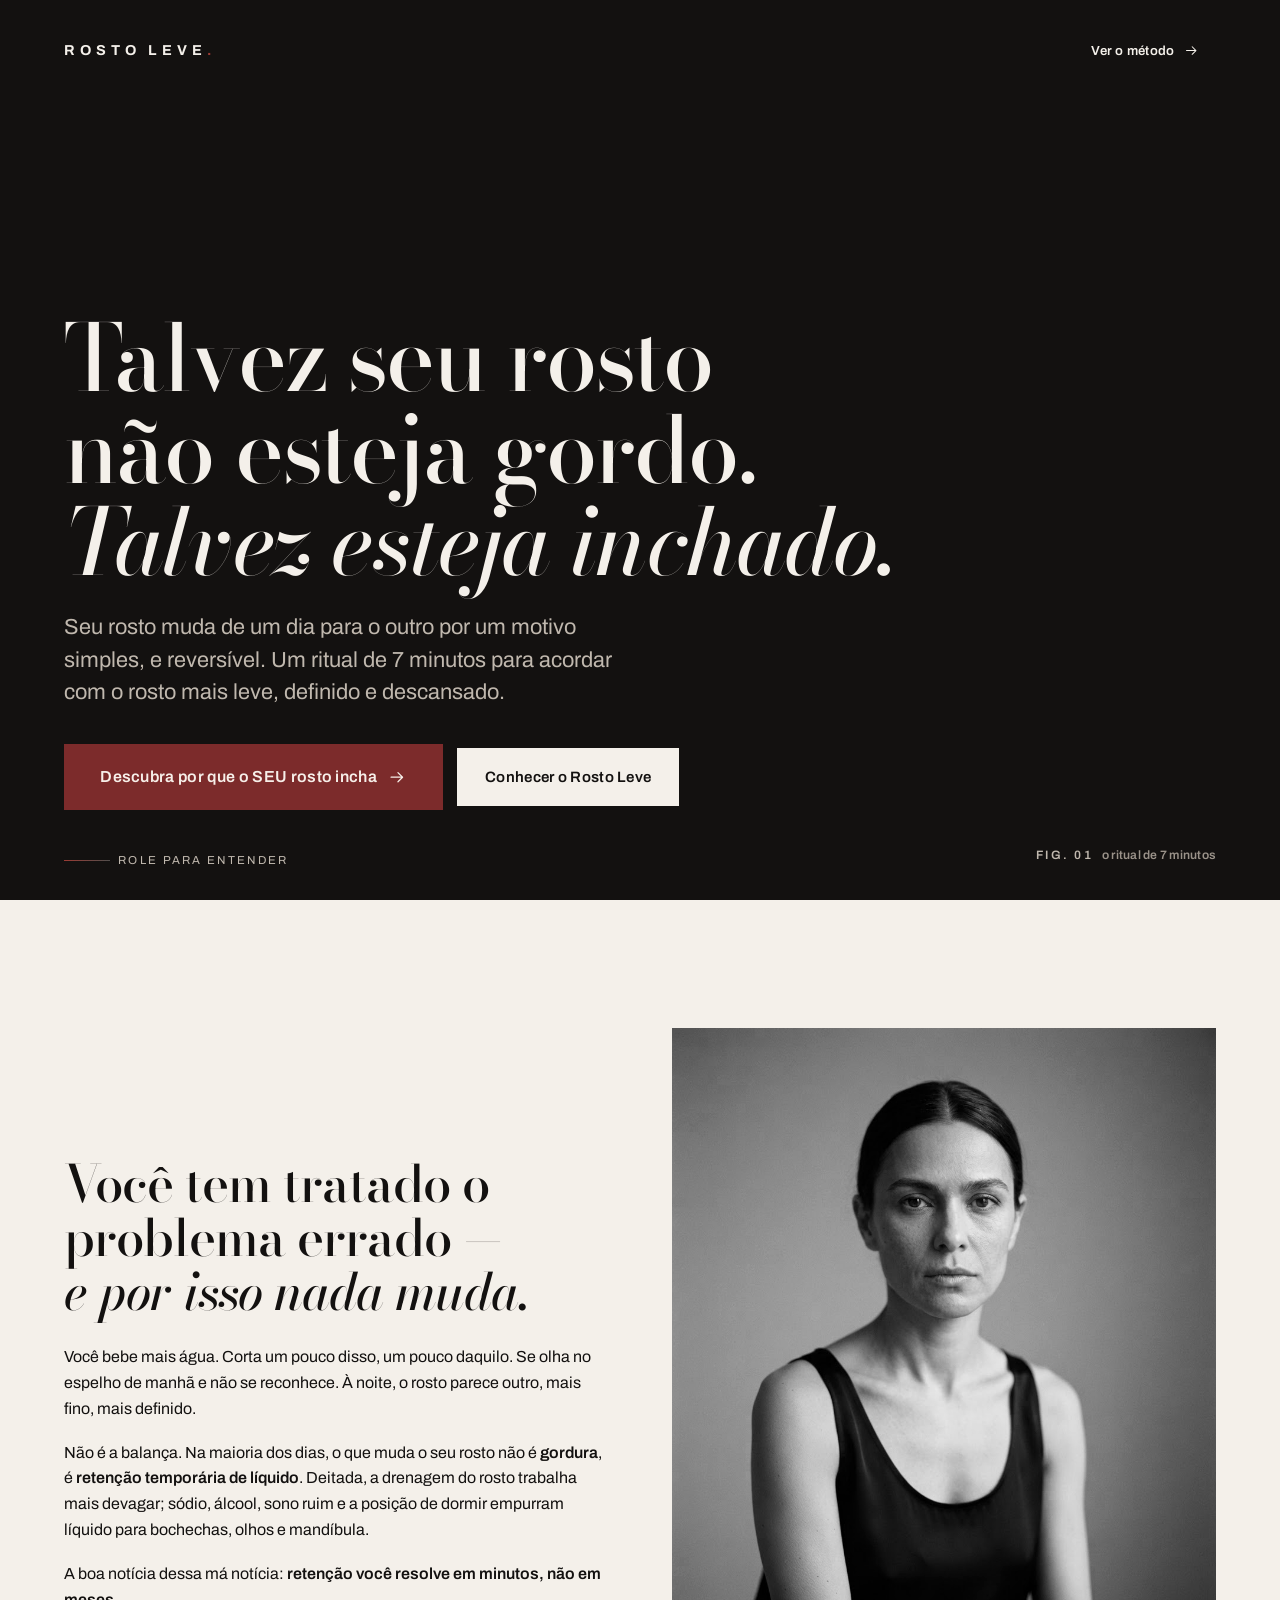
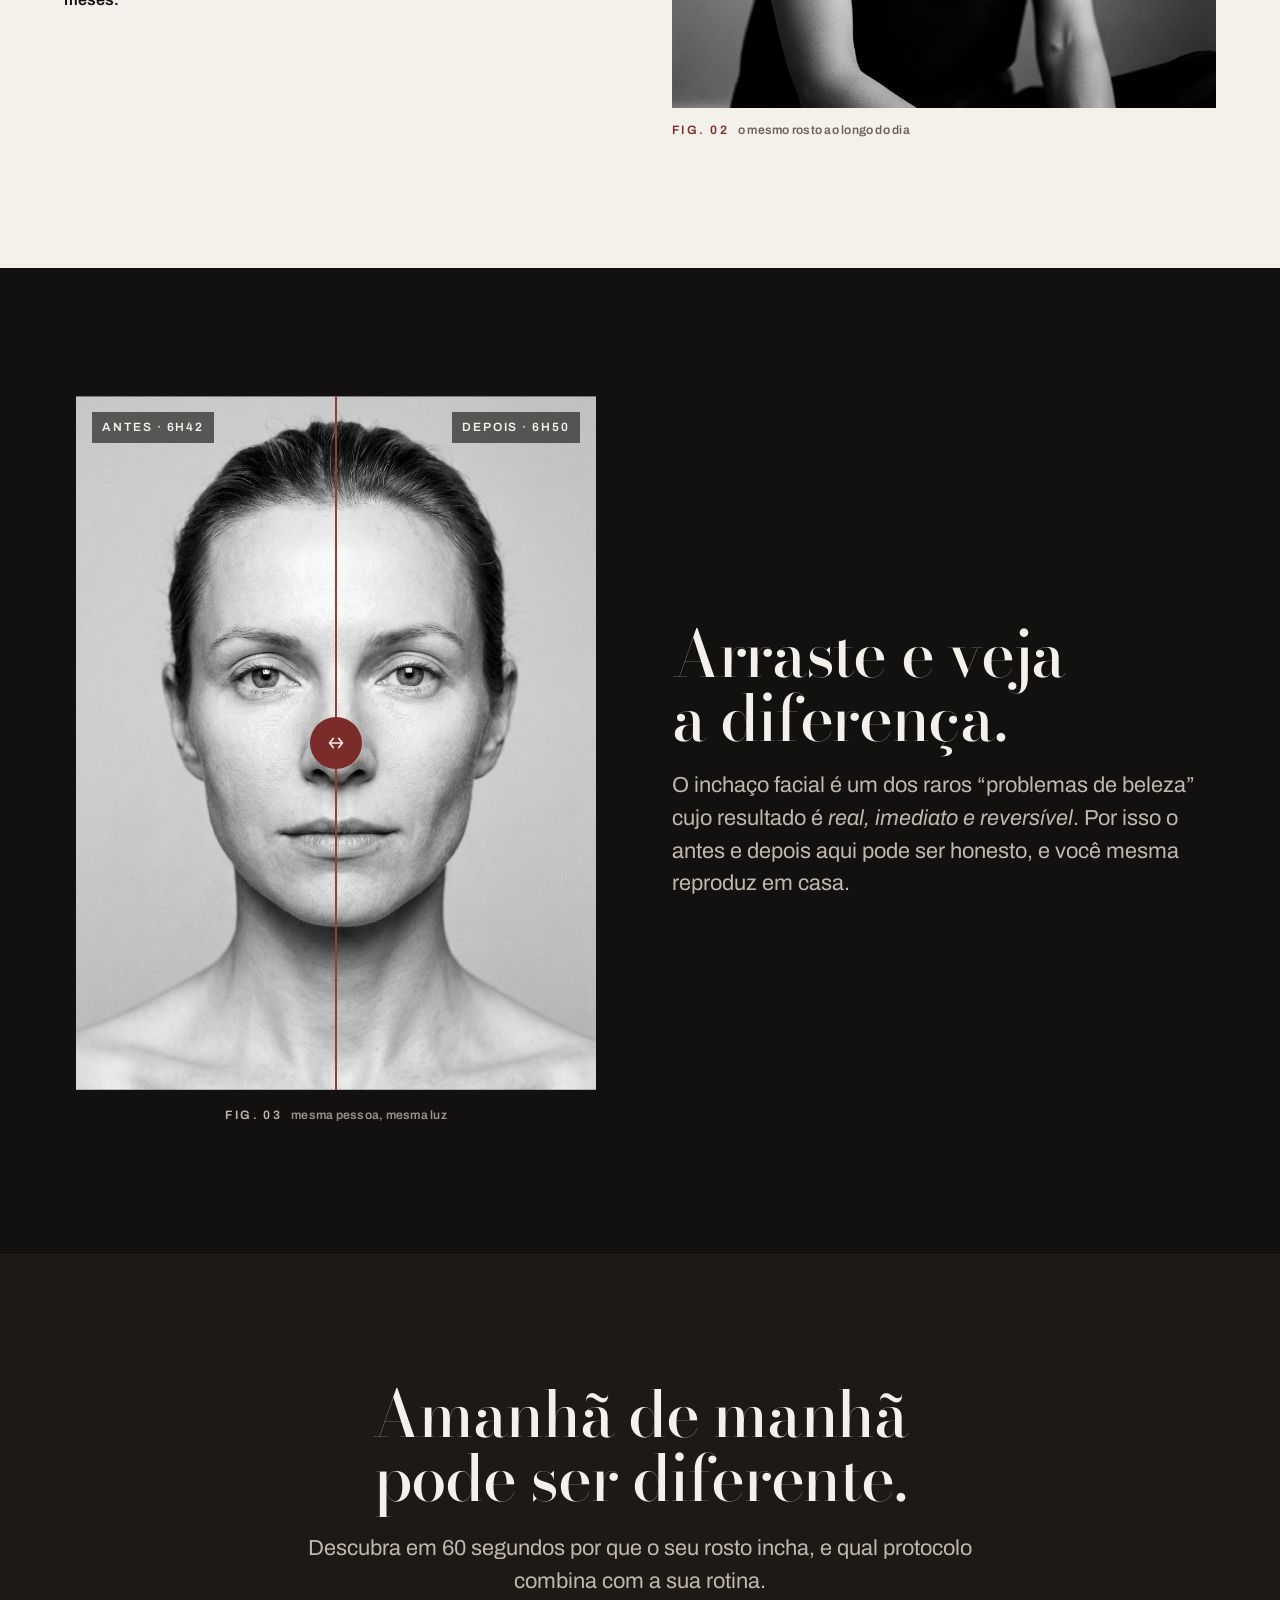
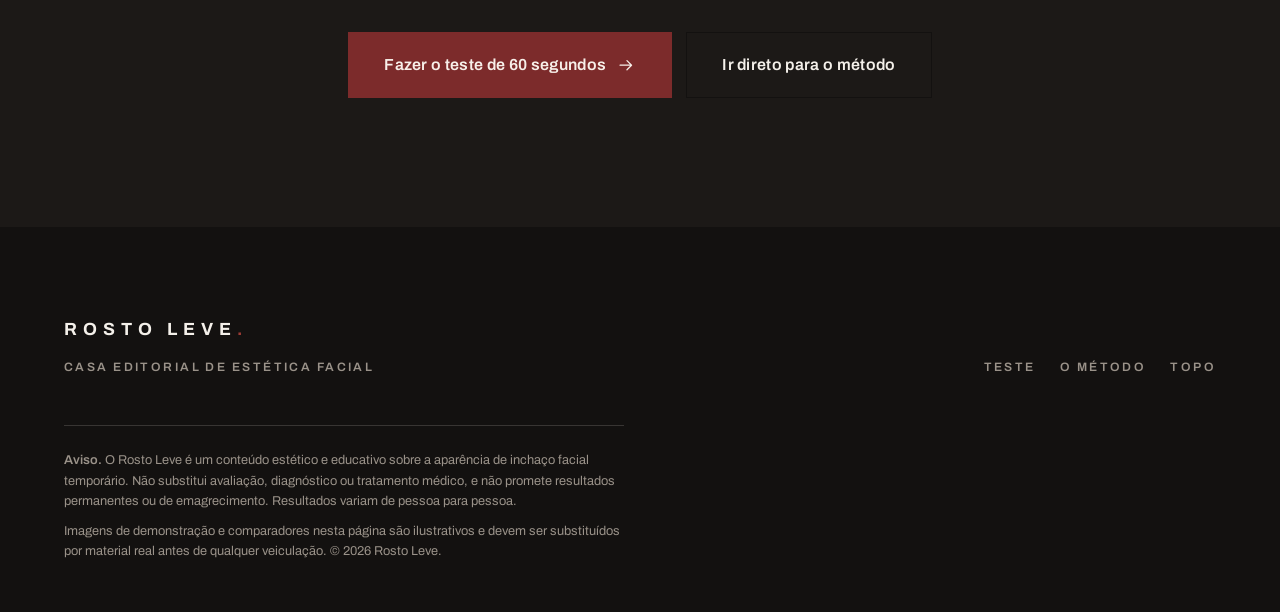
==== index.html @ e2484a74 "Media real nas páginas: retrato @morena, antes/depois e clipes da guia - index: remove foto de terce" ====
<!DOCTYPE html>
<html lang="pt-BR">
<head>
<meta charset="UTF-8">
<meta name="viewport" content="width=device-width, initial-scale=1">
<title>Rosto Leve, o ritual de 7 minutos para desinchar o rosto</title>
<meta name="description" content="Talvez seu rosto não esteja gordo. Talvez esteja inchado. O método de 7 minutos para reduzir a aparência de inchaço facial e acordar com o rosto mais leve.">
<link rel="preconnect" href="https://fonts.googleapis.com">
<link rel="preconnect" href="https://fonts.gstatic.com" crossorigin>
<link rel="stylesheet" href="https://fonts.googleapis.com/css2?family=Archivo:wght@400;500;600;700&family=Bodoni+Moda:ital,opsz,wght@0,6..96,400;0,6..96,500;0,6..96,600;1,6..96,400;1,6..96,500&display=swap">
<link rel="stylesheet" href="assets/css/app.css?v=2">
</head>
<body>

<!-- SVG sprite (ícones de traço único) -->
<svg width="0" height="0" style="position:absolute" aria-hidden="true">
  <defs>
    <symbol id="i-arrow" viewBox="0 0 24 24"><path d="M4 12h15M13 6l6 6-6 6"/></symbol>
    <symbol id="i-move" viewBox="0 0 24 24"><path d="M9 7 5 12l4 5M15 7l4 5-4 5M6 12h12"/></symbol>
    <symbol id="i-check" viewBox="0 0 24 24"><path d="M4 12.5 9 17.5 20 6.5"/></symbol>
    <symbol id="i-shield" viewBox="0 0 24 24"><path d="M12 3l7 3v5.5c0 4.4-3 7.6-7 9.2-4-1.6-7-4.8-7-9.2V6z"/><path d="M8.7 12.2 11 14.5l4.4-4.6"/></symbol>
    <symbol id="i-down" viewBox="0 0 24 24"><path d="M6 9l6 6 6-6"/></symbol>
  </defs>
</svg>

<!-- =================== HERO =================== -->
<header class="hero" id="topo">
  <nav class="nav">
    <a class="wordmark" href="index.html">Rosto Leve<span class="dot">.</span></a>
    <a class="btn btn--ghost" href="vendas.html">Ver o método <svg class="ico arw"><use href="#i-arrow"/></svg></a>
  </nav>

  <div class="hero__media">
    <video autoplay muted loop playsinline preload="auto" poster="">
      <source src="assets/video/hero-1.mp4" type="video/mp4">
    </video>
  </div>
  <div class="hero__scrim"></div>

  <div class="hero__inner">
    <h1 class="display d-hero hero__headline">
      Talvez seu rosto não esteja gordo.
      <span class="l2">Talvez esteja inchado.</span>
    </h1>
    <p class="lede hero__sub">
      Seu rosto muda de um dia para o outro por um motivo simples, e reversível.
      Um ritual de 7 minutos para acordar com o rosto mais leve, definido e descansado.
    </p>
    <div class="hero__cta">
      <a class="btn btn--primary btn--lg" href="quiz.html">Descubra por que o SEU rosto incha <svg class="ico arw"><use href="#i-arrow"/></svg></a>
      <a class="btn btn--light" href="vendas.html">Conhecer o Rosto Leve</a>
    </div>
  </div>

  <div class="hero__credit">
    <p class="credit"><span class="idx">Fig. 01</span> &nbsp;<span class="cap">o ritual de 7 minutos</span></p>
  </div>
  <div class="scroll-cue"><span class="line"></span> role para entender</div>
</header>

<!-- =================== REFRAME =================== -->
<section class="section on-light">
  <div class="wrap">
    <div class="spread spread--flip-mobile">
      <div class="spread__text reveal">
        <h2 class="statement">Você tem tratado o problema errado —
          <span class="accent">e por isso nada muda.</span></h2>
        <div class="body-col" style="margin-top:1.6rem">
          <p>Você bebe mais água. Corta um pouco disso, um pouco daquilo. Se olha no espelho de manhã e não se reconhece. À noite, o rosto parece outro, mais fino, mais definido.</p>
          <p>Não é a balança. Na maioria dos dias, o que muda o seu rosto não é <strong>gordura</strong>, é <strong>retenção temporária de líquido</strong>. Deitada, a drenagem do rosto trabalha mais devagar; sódio, álcool, sono ruim e a posição de dormir empurram líquido para bochechas, olhos e mandíbula.</p>
          <p>A boa notícia dessa má notícia: <strong>retenção você resolve em minutos, não em meses.</strong></p>
        </div>
      </div>
      <div class="spread__fig reveal" data-d="1">
        <div class="frame"><img src="assets/img/guia-retrato-1.jpg" alt="Retrato editorial em preto e branco" loading="lazy"></div>
        <p class="spread__cap credit"><span class="idx">Fig. 02</span> &nbsp;<span class="cap">o mesmo rosto ao longo do dia</span></p>
      </div>
    </div>
  </div>
</section>

<!-- =================== PROVA: comparador =================== -->
<section class="section on-dark" id="prova">
  <div class="wrap">
    <div class="spread spread--text-left" style="align-items:center">
      <div class="spread__text reveal">
        <h2 class="display d-1">Arraste e veja a diferença.</h2>
        <p class="lede" style="margin-top:1.2rem">O inchaço facial é um dos raros “problemas de beleza” cujo resultado é <em>real, imediato e reversível</em>. Por isso o antes e depois aqui pode ser honesto, e você mesma reproduz em casa.</p>
      </div>
      <div class="reveal" data-d="1">
        <div class="compare" role="group" aria-label="Comparador antes e depois">
          <span class="compare__tag compare__tag--before">Antes · 6h42</span>
          <span class="compare__tag compare__tag--after">Depois · 6h50</span>
          <div class="compare__img compare__before">
            <img src="assets/img/antes-index.jpg" alt="Rosto ao acordar, com inchaço matinal">
          </div>
          <div class="compare__img compare__after">
            <img src="assets/img/depois-index.jpg" alt="Rosto descansado após o ritual">
          </div>
          <div class="compare__handle"></div>
          <div class="compare__knob" aria-hidden="true"><svg class="ico"><use href="#i-move"/></svg></div>
          <input class="compare__range" type="range" min="0" max="100" value="50" step="0.1"
                 role="slider" aria-label="Revelar depois" aria-valuemin="0" aria-valuemax="100" aria-valuenow="50">
        </div>
        <p class="credit" style="margin-top:1rem;text-align:center"><span class="idx">Fig. 03</span> &nbsp;<span class="cap">mesma pessoa, mesma luz</span></p>
      </div>
    </div>
  </div>
</section>

<!-- =================== CTA close (noite) =================== -->
<section class="section on-dark-2" style="text-align:center">
  <div class="narrow reveal">
    <h2 class="display d-1">Amanhã de manhã pode ser diferente.</h2>
    <p class="lede" style="margin:1.4rem auto 0">Descubra em 60 segundos por que o seu rosto incha, e qual protocolo combina com a sua rotina.</p>
    <div style="margin-top:2.2rem;display:flex;gap:14px;justify-content:center;flex-wrap:wrap">
      <a class="btn btn--primary btn--lg" href="quiz.html">Fazer o teste de 60 segundos <svg class="ico arw"><use href="#i-arrow"/></svg></a>
      <a class="btn btn--ghost btn--lg" href="vendas.html">Ir direto para o método</a>
    </div>
  </div>
</section>

<!-- =================== FOOTER =================== -->
<footer class="foot on-dark">
  <div class="wrap">
    <div class="foot__top">
      <div>
        <a class="wordmark" href="index.html" style="font-size:1.1rem">Rosto Leve<span class="dot">.</span></a>
        <p class="credit" style="margin-top:.8rem">Casa editorial de estética facial</p>
      </div>
      <nav style="display:flex;gap:24px;flex-wrap:wrap" class="credit">
        <a href="quiz.html">Teste</a><a href="vendas.html">O método</a><a href="#topo">Topo</a>
      </nav>
    </div>
    <div class="foot__disc">
      <p><strong>Aviso.</strong> O Rosto Leve é um conteúdo estético e educativo sobre a aparência de inchaço facial temporário. Não substitui avaliação, diagnóstico ou tratamento médico, e não promete resultados permanentes ou de emagrecimento. Resultados variam de pessoa para pessoa.</p>
      <p>Imagens de demonstração e comparadores nesta página são ilustrativos e devem ser substituídos por material real antes de qualquer veiculação. © <span data-year>2026</span> Rosto Leve.</p>
    </div>
  </div>
</footer>

<script src="assets/js/app.js?v=2"></script>
</body>
</html>
---- assets/css/app.css ----
/* ==========================================================================
   ROSTO LEVE — sistema visual
   Mundo: casa editorial de estética. Monocromático quente (espresso + marfim),
   contraste Didot (Bodoni Moda), grotesca limpa (Archivo), fios de 1px,
   UM acento oxblood reservado ao "elemento vivo".
   ========================================================================== */

/* ---- Tokens ---- */
:root{
  --ink:#131110;          /* espresso quase-preto — grounds cinema */
  --ink-2:#1c1917;        /* escuro secundário */
  --graphite:#2a2724;     /* superfície escura elevada */
  --bone:#f4f0ea;         /* marfim — ground editorial */
  --paper:#fbf9f5;        /* superfície clara elevada */
  --paper-2:#efe9e0;      /* bloco marfim mais fundo */

  --on-dark:#f4f0ea;      /* texto sobre escuro */
  --on-dark-soft:#c0b8ae; /* texto secundário sobre escuro */
  --on-dark-faint:#9a9289;
  --on-light:#131110;     /* texto sobre claro */
  --on-light-soft:#544d46;/* secundário sobre claro */
  --on-light-faint:#6b635a;

  --accent:#7c2b2b;       /* oxblood — só elemento vivo */
  --accent-warm:#9a3b34;  /* oxblood claro (hover / sobre escuro) */
  --accent-on:#f7efe9;

  --line-dark:rgba(244,240,234,.16);
  --line-dark-2:rgba(244,240,234,.28);
  --line-light:rgba(19,17,16,.14);
  --line-light-2:rgba(19,17,16,.26);

  --shadow-soft:0 24px 60px -28px rgba(19,17,16,.45);

  --serif:"Bodoni Moda","Didot","Times New Roman",serif;
  --sans:"Archivo","Helvetica Neue",Arial,sans-serif;

  --measure:66ch;
  --gutter:clamp(20px,5vw,72px);
  --maxw:1280px;

  --ease:cubic-bezier(.22,1,.36,1);
}

/* ---- Reset & base ---- */
*,*::before,*::after{box-sizing:border-box}
html{-webkit-text-size-adjust:100%}
body{
  margin:0;
  background:var(--ink);
  color:var(--on-dark);
  font-family:var(--sans);
  font-size:clamp(16px,1.05vw,17.5px);
  line-height:1.62;
  font-weight:400;
  -webkit-font-smoothing:antialiased;
  text-rendering:optimizeLegibility;
}
img,video{display:block;max-width:100%}
a{color:inherit;text-decoration:none}
button{font:inherit;color:inherit;cursor:pointer;background:none;border:none}
h1,h2,h3,h4{margin:0;font-family:var(--serif);font-weight:500;line-height:1.04;letter-spacing:-.015em}
p{margin:0}
strong{font-weight:600}
::selection{background:var(--accent);color:var(--accent-on)}

/* Barra de rolagem tematizada */
html{scrollbar-color:var(--graphite) var(--ink);scrollbar-width:thin}
::-webkit-scrollbar{width:11px;height:11px}
::-webkit-scrollbar-track{background:var(--ink)}
::-webkit-scrollbar-thumb{background:#3a3632;border:3px solid var(--ink);border-radius:0}
::-webkit-scrollbar-thumb:hover{background:#4b453f}

/* Foco de teclado visível */
:focus-visible{outline:2px solid var(--accent-warm);outline-offset:3px}

/* ---- Utilitários de tema ---- */
.section{padding:clamp(64px,10vw,150px) 0;position:relative}
.on-dark{background:var(--ink);color:var(--on-dark)}
.on-dark-2{background:var(--ink-2);color:var(--on-dark)}
.on-light{background:var(--bone);color:var(--on-light)}
.on-paper{background:var(--paper);color:var(--on-light)}
.wrap{width:min(100% - var(--gutter)*2,var(--maxw));margin-inline:auto}
.narrow{width:min(100% - var(--gutter)*2,760px);margin-inline:auto}

/* ---- Tipografia editorial ---- */
.display{
  font-family:var(--serif);
  font-weight:500;
  line-height:1.0;
  letter-spacing:-.02em;
  text-wrap:balance;
}
.d-hero{font-size:clamp(2.6rem,7.2vw,6rem)}
.d-1{font-size:clamp(2.1rem,5vw,4rem)}
.d-2{font-size:clamp(1.7rem,3.4vw,2.7rem)}
.d-3{font-size:clamp(1.35rem,2.2vw,1.85rem)}
.serif-it{font-style:italic}
.lede{font-size:clamp(1.12rem,1.7vw,1.4rem);line-height:1.5;max-width:60ch;color:var(--on-dark-soft)}
.on-light .lede{color:var(--on-light-soft)}
.body-col{max-width:var(--measure)}
.body-col p + p{margin-top:1.1em}

/* Legenda editorial (créditos de foto / rótulos ranqueados) — NUNCA como eyebrow acima de título */
.credit{
  font-family:var(--sans);
  font-size:.76rem;
  letter-spacing:.2em;
  text-transform:uppercase;
  font-weight:600;
  color:var(--on-dark-faint);
}
.on-light .credit{color:var(--on-light-faint)}
.credit .idx{color:var(--on-dark-soft)}          /* folio neutro sobre escuro (AA) */
.on-light .credit,.on-paper .credit{color:var(--on-light-faint)}
.on-light .credit .idx,.on-paper .credit .idx{color:var(--accent)}  /* oxblood só onde passa contraste */
.credit .cap{text-transform:none;letter-spacing:.02em}  /* descrição de legenda em caixa normal (legibilidade) */

/* Régua de fios */
.rule{height:1px;background:var(--line-dark);border:0;width:100%}
.on-light .rule,.rule.on-light{background:var(--line-light)}

/* ---- Botões ---- */
.btn{
  --b-bg:var(--ink); --b-fg:var(--bone); --b-line:var(--ink);
  display:inline-flex;align-items:center;gap:.7em;
  padding:1.05em 1.8em;
  font-family:var(--sans);font-weight:600;
  font-size:.94rem;letter-spacing:.02em;
  background:var(--b-bg);color:var(--b-fg);
  border:1px solid var(--b-line);
  border-radius:0;
  transition:background .4s var(--ease),color .4s var(--ease),transform .3s var(--ease);
  will-change:transform;
}
.btn .arw{transition:transform .4s var(--ease)}
.btn:hover .arw{transform:translateX(5px)}
.btn:active{transform:translateY(1px)}
/* Ação primária = elemento vivo (oxblood) */
.btn--primary{--b-bg:var(--accent);--b-fg:var(--accent-on);--b-line:var(--accent)}
.btn--primary:hover{--b-bg:var(--accent-warm);--b-line:var(--accent-warm)}
/* Sobre escuro, versão marfim */
.btn--light{--b-bg:var(--bone);--b-fg:var(--ink);--b-line:var(--bone)}
.btn--light:hover{--b-bg:#fff;--b-line:#fff}
/* Contorno */
.btn--ghost{--b-bg:transparent}
.on-dark .btn--ghost{--b-fg:var(--bone);--b-line:var(--line-dark-2)}
.on-dark .btn--ghost:hover{--b-bg:var(--bone);--b-fg:var(--ink)}
.on-light .btn--ghost{--b-fg:var(--ink);--b-line:var(--line-light-2)}
.on-light .btn--ghost:hover{--b-bg:var(--ink);--b-fg:var(--bone)}
.btn--lg{padding:1.2em 2.2em;font-size:1rem}
.btn--block{display:flex;width:100%;justify-content:center}

/* Ícone SVG — traço único consistente */
.ico{width:1.15em;height:1.15em;flex:none;stroke:currentColor;stroke-width:1.6;fill:none;stroke-linecap:round;stroke-linejoin:round}

/* ==========================================================================
   NAV
   ========================================================================== */
.nav{
  position:absolute;top:0;left:0;right:0;z-index:30;
  display:flex;align-items:center;justify-content:space-between;
  padding:clamp(18px,2.5vw,30px) var(--gutter);
}
.nav--solid{position:sticky;background:rgba(19,17,16,.82);backdrop-filter:blur(10px);border-bottom:1px solid var(--line-dark)}
.wordmark{font-family:var(--sans);font-weight:700;letter-spacing:.34em;text-transform:uppercase;font-size:.9rem;color:var(--bone)}
.wordmark .dot{color:var(--accent-warm)}
.nav .btn{padding:.7em 1.25em;font-size:.82rem}
.nav-note{font-family:var(--sans);font-size:.82rem;letter-spacing:.02em;color:var(--on-dark-soft)}

/* ==========================================================================
   HERO (landing) — vídeo full-bleed
   ========================================================================== */
.hero{position:relative;min-height:100svh;display:flex;flex-direction:column;justify-content:flex-end;overflow:hidden;background:var(--ink)}
.hero__media{position:absolute;inset:0;z-index:0}
.hero__media video{width:100%;height:100%;object-fit:cover;filter:grayscale(1) contrast(1.04) brightness(.82)}
.hero__scrim{position:absolute;inset:0;z-index:1;
  background:
    linear-gradient(180deg,rgba(19,17,16,.55) 0%,rgba(19,17,16,.12) 32%,rgba(19,17,16,.35) 62%,rgba(19,17,16,.92) 100%),
    linear-gradient(90deg,rgba(19,17,16,.72) 0%,rgba(19,17,16,.20) 55%,rgba(19,17,16,0) 80%);
}
.hero__grain{position:absolute;inset:0;z-index:2;opacity:.5;pointer-events:none;mix-blend-mode:overlay}
.hero__inner{position:relative;z-index:5;padding:0 var(--gutter) clamp(48px,7vw,96px)}
.hero__headline{max-width:18ch}
.hero__headline .l2{display:block;font-style:italic}
.hero__sub{margin-top:1.4rem;max-width:46ch}
.hero__cta{margin-top:2.2rem;display:flex;flex-wrap:wrap;gap:14px;align-items:center}
.hero__credit{position:absolute;right:var(--gutter);bottom:clamp(20px,3vw,34px);z-index:5;text-align:right;max-width:34ch}
.scroll-cue{position:absolute;left:var(--gutter);bottom:clamp(18px,3vw,30px);z-index:5;display:flex;align-items:center;gap:.7em;color:var(--on-dark-soft);font-size:.72rem;letter-spacing:.2em;text-transform:uppercase}
.scroll-cue .line{width:46px;height:1px;background:linear-gradient(90deg,var(--accent-warm),var(--line-dark-2))}
@media(max-width:720px){
  .hero__credit{display:none}
  .hero{justify-content:flex-end}
}

/* ==========================================================================
   SPREAD editorial — foto + manchete pela calha
   ========================================================================== */
.spread{display:grid;grid-template-columns:1fr 1fr;gap:clamp(28px,5vw,80px);align-items:center}
.spread--text-left .spread__text{order:1}
.spread__fig{position:relative}
.spread__fig img{width:100%;height:100%;object-fit:cover;filter:grayscale(1) contrast(1.03)}
.spread__fig .frame{aspect-ratio:4/5;overflow:hidden;background:var(--graphite)}
.spread__cap{margin-top:.8rem}
@media(max-width:820px){
  .spread{grid-template-columns:1fr;gap:28px}
  .spread--flip-mobile .spread__fig{order:-1}
}

/* Grande citação / statement */
.statement{font-family:var(--serif);font-weight:500;line-height:1.06;letter-spacing:-.02em;font-size:clamp(1.8rem,4vw,3.2rem);text-wrap:balance;max-width:20ch}
.statement .accent{font-style:italic}

/* ==========================================================================
   COMPARADOR ANTES/DEPOIS (interação-assinatura)
   ========================================================================== */
.compare{position:relative;width:100%;aspect-ratio:3/4;max-width:520px;margin-inline:auto;overflow:hidden;background:var(--graphite);user-select:none;touch-action:none}
.compare__img{position:absolute;inset:0;width:100%;height:100%}
.compare__img img{width:100%;height:100%;object-fit:cover;filter:grayscale(1) contrast(1.05)}
.compare__after{clip-path:inset(0 0 0 var(--pos,50%))}
.compare__before{clip-path:inset(0 calc(100% - var(--pos,50%)) 0 0)}
.compare__ph{position:absolute;inset:0;display:flex;flex-direction:column;align-items:center;justify-content:center;gap:.6rem;text-align:center;padding:24px;color:var(--on-dark-soft)}
.compare__ph .big{font-family:var(--serif);font-size:2rem;color:var(--bone)}
.compare__ph small{font-size:.72rem;letter-spacing:.16em;text-transform:uppercase}
.compare__tag{position:absolute;top:16px;font-family:var(--sans);font-size:.75rem;letter-spacing:.16em;text-transform:uppercase;font-weight:600;color:var(--bone);background:rgba(19,17,16,.62);padding:.45em .85em;backdrop-filter:blur(4px);z-index:4}
.compare__tag--before{left:16px}
.compare__tag--after{right:16px}
.compare__handle{position:absolute;top:0;bottom:0;left:var(--pos,50%);width:2px;background:var(--accent-warm);transform:translateX(-1px);z-index:6}
.compare__knob{position:absolute;top:50%;left:var(--pos,50%);transform:translate(-50%,-50%);z-index:7;width:52px;height:52px;border-radius:50%;background:var(--accent);color:var(--accent-on);display:flex;align-items:center;justify-content:center;box-shadow:var(--shadow-soft)}
.compare__knob .ico{width:22px;height:22px;stroke-width:1.8}
.compare:focus-within .compare__knob{outline:2px solid var(--bone);outline-offset:3px}
.compare__range{position:absolute;inset:0;width:100%;height:100%;opacity:0;cursor:ew-resize;margin:0}

/* ==========================================================================
   MÉTODO — 4 fases (numeração = sequência real → permitida)
   ========================================================================== */
.phases{display:grid;gap:0;margin-top:clamp(28px,4vw,48px)}
.phase{display:grid;grid-template-columns:auto 1fr auto;gap:clamp(18px,4vw,48px);align-items:baseline;padding:clamp(22px,3.2vw,38px) 0;border-top:1px solid var(--line-light)}
.phase:last-child{border-bottom:1px solid var(--line-light)}
.phase__n{font-family:var(--serif);font-size:clamp(2.4rem,5vw,4.2rem);line-height:.8;font-weight:500;color:var(--on-light)}
.phase__b h3{font-size:clamp(1.3rem,2.2vw,1.7rem);margin-bottom:.35em}
.phase__b p{max-width:52ch;color:var(--on-light-soft)}
.phase__t{font-family:var(--sans);font-weight:600;font-size:.8rem;letter-spacing:.14em;text-transform:uppercase;color:var(--accent);white-space:nowrap;align-self:center}
@media(max-width:640px){
  .phase{grid-template-columns:auto 1fr;gap:16px 20px}
  .phase__t{grid-column:2;align-self:start;margin-top:.4em}
}

/* ==========================================================================
   MOMENTOS — lista editorial ranqueada
   ========================================================================== */
.moments{display:grid;grid-template-columns:repeat(2,1fr);gap:0}
.moment{padding:clamp(22px,3vw,34px) clamp(20px,3vw,40px);border-top:1px solid var(--line-dark);border-right:1px solid var(--line-dark)}
.moment:nth-child(2n){border-right:0}
.moment h3{font-family:var(--serif);font-weight:500;font-size:clamp(1.2rem,2vw,1.55rem);margin-bottom:.3em}
.moment p{color:var(--on-dark-soft);max-width:40ch;font-size:.96rem}
@media(max-width:640px){.moments{grid-template-columns:1fr}.moment{border-right:0}}

/* ==========================================================================
   MÓDULOS (vendas)
   ========================================================================== */
.modules{display:grid;gap:0;counter-reset:mod}
.module{display:grid;grid-template-columns:auto 1fr;gap:clamp(18px,3vw,40px);padding:clamp(20px,2.8vw,32px) 0;border-top:1px solid var(--line-light);align-items:baseline}
.module:last-child{border-bottom:1px solid var(--line-light)}
.module__n{counter-increment:mod;font-family:var(--serif);font-size:1.4rem;color:var(--accent);min-width:2.2ch}
.module__n::before{content:counter(mod,decimal-leading-zero)}
.module h3{font-weight:500;font-size:clamp(1.15rem,1.8vw,1.4rem);margin-bottom:.3em}
.module p{color:var(--on-light-soft);max-width:56ch}

/* Lista de bônus */
.bonus{display:grid;grid-template-columns:repeat(2,1fr);gap:1px;background:var(--line-light);border:1px solid var(--line-light)}
.bonus__i{background:var(--paper);padding:clamp(22px,2.8vw,34px)}
.bonus__i .credit{margin-bottom:.9rem;display:block}
.bonus__i h3{font-family:var(--serif);font-weight:500;font-size:1.15rem;margin-bottom:.4em}
.bonus__i p{color:var(--on-light-soft);font-size:.95rem;max-width:44ch}
@media(max-width:640px){.bonus{grid-template-columns:1fr}}

/* ==========================================================================
   OFERTA / PREÇO
   ========================================================================== */
.offer{border:1px solid var(--line-dark);background:var(--ink-2);padding:clamp(28px,4vw,56px)}
.offer__stack{display:grid;gap:0;margin:1.4rem 0}
.offer__row{display:flex;justify-content:space-between;gap:20px;padding:.85rem 0;border-bottom:1px solid var(--line-dark);align-items:baseline}
.offer__row:first-child{border-top:1px solid var(--line-dark)}
.offer__row .lbl{max-width:70%}
.offer__row .lbl b{display:block;font-weight:600;margin-bottom:.1em}
.offer__row .lbl span{color:var(--on-dark-soft);font-size:.88rem}
.offer__row .val{font-family:var(--sans);font-variant-numeric:tabular-nums;color:var(--on-dark-soft);white-space:nowrap}
.offer__row .val s{color:var(--on-dark-faint)}
.offer__total{display:flex;justify-content:space-between;align-items:flex-end;gap:20px;margin-top:1.4rem;padding-top:1.2rem;border-top:1px solid var(--line-dark-2)}
.price{font-family:var(--serif);line-height:.9}
.price .cur{font-size:1.1rem;vertical-align:top;color:var(--on-dark-soft)}
.price .num{font-size:clamp(3.2rem,7vw,5rem);font-weight:500}
.price .cents{font-size:1.4rem;vertical-align:top}
.price-note{color:var(--on-dark-soft);font-size:.85rem;text-align:right;max-width:24ch}
.guarantee{display:flex;gap:16px;align-items:flex-start;margin-top:1.6rem;padding-top:1.4rem;border-top:1px solid var(--line-dark)}
.guarantee .ico{width:34px;height:34px;stroke-width:1.3;color:var(--accent-warm)}
.guarantee p{color:var(--on-dark-soft);font-size:.92rem;max-width:52ch}
.guarantee b{color:var(--on-dark)}

/* ==========================================================================
   FAQ
   ========================================================================== */
.faq{border-top:1px solid var(--line-light)}
.faq__i{border-bottom:1px solid var(--line-light)}
.faq__q{width:100%;display:flex;justify-content:space-between;align-items:center;gap:20px;padding:clamp(18px,2.4vw,26px) 0;text-align:left}
.faq__q h3{font-family:var(--serif);font-size:clamp(1.1rem,1.7vw,1.35rem);font-weight:500}
.faq__q .pm{position:relative;width:20px;height:20px;flex:none}
.faq__q .pm::before,.faq__q .pm::after{content:"";position:absolute;background:var(--accent);transition:transform .35s var(--ease)}
.faq__q .pm::before{top:9px;left:0;width:20px;height:1.5px}
.faq__q .pm::after{left:9px;top:0;width:1.5px;height:20px}
.faq__i[open] .pm::after{transform:scaleY(0)}
.faq__a{overflow:hidden;color:var(--on-light-soft);max-width:64ch;padding-bottom:clamp(18px,2.4vw,26px)}
.faq__a p+p{margin-top:.8em}
details.faq__i > summary{list-style:none;cursor:pointer}
details.faq__i > summary::-webkit-details-marker{display:none}

/* ==========================================================================
   Blocos de confiança / alerta
   ========================================================================== */
.twocol{display:grid;grid-template-columns:1fr 1fr;gap:clamp(24px,4vw,56px)}
@media(max-width:720px){.twocol{grid-template-columns:1fr;gap:22px}}
.checklist{list-style:none;padding:0;margin:0;display:grid;gap:.9rem}
.checklist li{display:grid;grid-template-columns:auto 1fr;gap:.8em;align-items:start}
.checklist .ico{width:1.3em;height:1.3em;margin-top:.15em;color:var(--accent)}
.on-dark .checklist .ico{color:var(--accent-warm)}
.note{font-size:.86rem;color:var(--on-light-faint);line-height:1.5}
.on-dark .note,.on-dark-2 .note,.quiz-shell .note{color:var(--on-dark-faint)}

/* Aviso sintético / placeholder (nota de dev — removível) */
.synthetic{display:inline-flex;gap:.5em;align-items:center;font-family:var(--sans);font-size:.68rem;letter-spacing:.14em;text-transform:uppercase;font-weight:600;color:var(--accent);border:1px dashed var(--accent);padding:.4em .7em}
.on-dark .synthetic,.on-dark-2 .synthetic{color:var(--on-dark-soft);border-color:var(--line-dark-2)}

/* ==========================================================================
   FOOTER
   ========================================================================== */
.foot{padding:clamp(48px,7vw,90px) 0 clamp(32px,4vw,50px)}
.foot__top{display:flex;justify-content:space-between;gap:30px;flex-wrap:wrap;align-items:flex-end}
.foot__disc{margin-top:clamp(30px,4vw,48px);padding-top:24px;border-top:1px solid var(--line-dark);color:var(--on-dark-faint);font-size:.8rem;line-height:1.6;max-width:80ch}
.foot__disc p+p{margin-top:.7em}

/* ==========================================================================
   Reveal on scroll (a partir de estado visível — degrada sem JS)
   ========================================================================== */
.reveal{opacity:1;transform:none}
.js .reveal{opacity:0;transform:translateY(22px);transition:opacity .9s var(--ease),transform .9s var(--ease)}
.js .reveal.in{opacity:1;transform:none}
.js .reveal[data-d="1"]{transition-delay:.08s}
.js .reveal[data-d="2"]{transition-delay:.16s}
.js .reveal[data-d="3"]{transition-delay:.24s}

@media(prefers-reduced-motion:reduce){
  *{animation-duration:.001ms!important;animation-iteration-count:1!important;transition-duration:.001ms!important;scroll-behavior:auto!important}
  .js .reveal{opacity:1;transform:none}
  .hero__media video{filter:grayscale(1) contrast(1.04) brightness(.82)}
}

/* ==========================================================================
   Sticky CTA (mobile, vendas)
   ========================================================================== */
.stickybar{position:fixed;left:0;right:0;bottom:0;z-index:40;display:none;align-items:center;justify-content:space-between;gap:14px;padding:12px var(--gutter);background:rgba(19,17,16,.9);backdrop-filter:blur(10px);border-top:1px solid var(--line-dark)}
.stickybar .p{font-family:var(--serif);font-size:1.3rem}
.stickybar .p s{font-family:var(--sans);font-size:.8rem;color:var(--on-dark-faint);margin-right:.5em}
@media(max-width:720px){.stickybar.on{display:flex}}

/* ==========================================================================
   ESTRUTURA DE RESPOSTA DIRETA (vendas remodelada)
   ========================================================================== */

/* Mockup do produto — moldura de celular com o vídeo do ritual */
.mockup{display:flex;justify-content:center}
.device{position:relative;width:min(300px,78vw);aspect-ratio:9/19;background:#0a0908;
  border-radius:40px;padding:11px;box-shadow:var(--shadow-soft)}
.device__screen{position:relative;width:100%;height:100%;border-radius:30px;overflow:hidden;background:var(--graphite)}
.device__screen video,.device__screen img{width:100%;height:100%;object-fit:cover;filter:grayscale(1) contrast(1.05)}
.device__notch{position:absolute;top:11px;left:50%;transform:translateX(-50%);width:34%;height:22px;
  background:#0a0908;border-radius:0 0 14px 14px;z-index:3}
.device__cap{position:absolute;left:0;right:0;bottom:0;z-index:2;padding:16px 14px 14px;
  background:linear-gradient(0deg,rgba(10,9,8,.92),rgba(10,9,8,0));color:var(--bone)}
.device__cap b{font-family:var(--serif);font-weight:500;font-size:1.05rem;display:block}
.device__cap span{font-size:.8rem;color:var(--on-dark-soft)}

/* "Como funciona" — 3 passos */
.steps{display:grid;grid-template-columns:repeat(3,1fr);gap:0;margin-top:clamp(28px,4vw,48px)}
.step{padding:clamp(22px,2.6vw,32px) clamp(18px,2.4vw,32px);border-top:1px solid var(--line-light)}
.step + .step{border-left:1px solid var(--line-light)}
.on-dark .step,.on-dark-2 .step{border-color:var(--line-dark)}
.step__n{font-family:var(--serif);font-size:clamp(2rem,3.2vw,2.8rem);line-height:.9;color:var(--accent);display:block;margin-bottom:.4rem}
.on-dark .step__n,.on-dark-2 .step__n{color:var(--accent-warm)}
.step h3{font-size:clamp(1.1rem,1.6vw,1.3rem);margin-bottom:.3em}
.step p{color:var(--on-light-soft);font-size:.95rem}
.on-dark .step p,.on-dark-2 .step p{color:var(--on-dark-soft)}
@media(max-width:680px){.steps{grid-template-columns:1fr}.step+.step{border-left:0}}

/* Prévia do conteúdo — cards de mídia/documento */
.preview{display:grid;grid-template-columns:repeat(3,1fr);gap:16px;margin-top:clamp(26px,3.5vw,44px)}
@media(max-width:760px){.preview{grid-template-columns:1fr}}
.pv{background:var(--paper);border:1px solid var(--line-light)}
.pv__media{aspect-ratio:4/3;overflow:hidden;background:var(--paper-2);position:relative;display:flex;align-items:center;justify-content:center}
.pv__media video,.pv__media img{width:100%;height:100%;object-fit:cover;filter:grayscale(1) contrast(1.04)}
.pv__doc{width:64%;aspect-ratio:3/4;background:#fff;border:1px solid var(--line-light-2);
  display:flex;flex-direction:column;justify-content:flex-end;padding:14px}
.pv__doc .kh{height:6px;background:var(--ink);width:70%;margin-bottom:6px}
.pv__doc .kl{height:3px;background:var(--line-light-2);width:100%;margin-bottom:4px}
.pv__doc .kl.short{width:55%}
.pv__b{padding:16px 18px 18px}
.pv__b h3{font-family:var(--serif);font-weight:500;font-size:1.1rem;margin-bottom:.2em}
.pv__b p{font-size:.9rem;color:var(--on-light-soft)}

/* Depoimentos */
.tstm{display:grid;grid-template-columns:repeat(3,1fr);gap:16px;margin-top:clamp(26px,3.5vw,44px)}
@media(max-width:820px){.tstm{grid-template-columns:1fr}}
.tst{background:var(--ink-2);border:1px solid var(--line-dark);padding:clamp(20px,2.4vw,28px);display:flex;flex-direction:column;gap:1rem}
.tst__q{font-family:var(--serif);font-size:1.12rem;line-height:1.4;color:var(--on-dark)}
.tst__by{display:flex;align-items:center;gap:.7em;font-size:.85rem;color:var(--on-dark-soft)}
.tst__by .av{width:34px;height:34px;border-radius:50%;background:var(--graphite);border:1px solid var(--line-dark-2);flex:none}
.tst__stars{color:var(--accent-warm);letter-spacing:.15em;font-size:.8rem}

/* Valor nos bônus */
.bonus__i .val{display:block;margin-top:.7rem;font-family:var(--sans);font-size:.82rem;font-weight:600;color:var(--accent)}
.bonus__i .val s{color:var(--on-light-faint);font-weight:400;margin-right:.4em}

/* Dois planos */
.plans{display:grid;grid-template-columns:1fr 1fr;gap:18px;align-items:stretch;margin-top:clamp(26px,3.5vw,44px)}
@media(max-width:760px){.plans{grid-template-columns:1fr}}
.plan{display:flex;flex-direction:column;background:var(--ink-2);border:1px solid var(--line-dark);padding:clamp(24px,3vw,38px)}
.plan--feat{border-color:var(--accent)}
.plan__flag{align-self:flex-start;font-family:var(--sans);font-size:.7rem;letter-spacing:.16em;text-transform:uppercase;
  font-weight:700;color:var(--accent-on);background:var(--accent);padding:.4em .8em;margin-bottom:1.2rem}
.plan__name{font-family:var(--serif);font-weight:500;font-size:1.5rem;margin-bottom:.2rem}
.plan__desc{color:var(--on-dark-soft);font-size:.92rem;margin-bottom:1.4rem}
.plan__price{display:flex;align-items:flex-end;gap:.4rem;margin-bottom:.2rem}
.plan__price .cur{font-family:var(--serif);font-size:1rem;color:var(--on-dark-soft);margin-bottom:.55rem}
.plan__price .num{font-family:var(--serif);font-size:clamp(2.6rem,5vw,3.6rem);line-height:.9;font-weight:500}
.plan__price .per{color:var(--on-dark-soft);font-size:.82rem;margin-bottom:.55rem}
.plan__old{color:var(--on-dark-faint);font-size:.85rem;margin-bottom:1.4rem}
.plan__old s{margin-right:.4em}
.plan__list{list-style:none;padding:0;margin:0 0 1.6rem;display:grid;gap:.7rem;flex:1}
.plan__list li{display:grid;grid-template-columns:auto 1fr;gap:.7em;align-items:start;font-size:.94rem;color:var(--on-dark)}
.plan__list li .ico{width:1.15em;height:1.15em;margin-top:.15em;color:var(--accent-warm)}
.plan__list li.off{color:var(--on-dark-faint)}
.plan__list li.off .ico{color:var(--on-dark-faint)}
.plan .btn{margin-top:auto}

/* Modal de upgrade */
.modal{position:fixed;inset:0;z-index:60;display:none;align-items:center;justify-content:center;padding:20px;
  background:rgba(10,9,8,.74);backdrop-filter:blur(6px)}
.modal.on{display:flex}
.modal__box{position:relative;background:var(--ink-2);border:1px solid var(--accent);max-width:470px;width:100%;
  padding:clamp(28px,4vw,44px);animation:pop .4s var(--ease)}
@keyframes pop{from{transform:translateY(14px);opacity:0}to{transform:none;opacity:1}}
.modal__box h3{font-family:var(--serif);font-weight:500;font-size:clamp(1.5rem,3vw,2rem);margin-bottom:.6rem}
.modal__box p{color:var(--on-dark-soft);margin-bottom:1.2rem}
.modal__box .big{font-family:var(--serif);color:var(--accent-warm);font-size:1.1rem}
.modal__actions{display:grid;gap:10px;margin-top:1.4rem}
.modal__decline{background:none;border:none;color:var(--on-dark-faint);font-size:.85rem;text-decoration:underline;text-underline-offset:3px;cursor:pointer;padding:.4em}
.modal__decline:hover{color:var(--on-dark-soft)}
.modal__close{position:absolute;top:12px;right:12px;width:34px;height:34px;display:flex;align-items:center;justify-content:center;color:var(--on-dark-soft)}
.modal__close:hover{color:var(--on-dark)}
@media(prefers-reduced-motion:reduce){.modal__box{animation:none}}
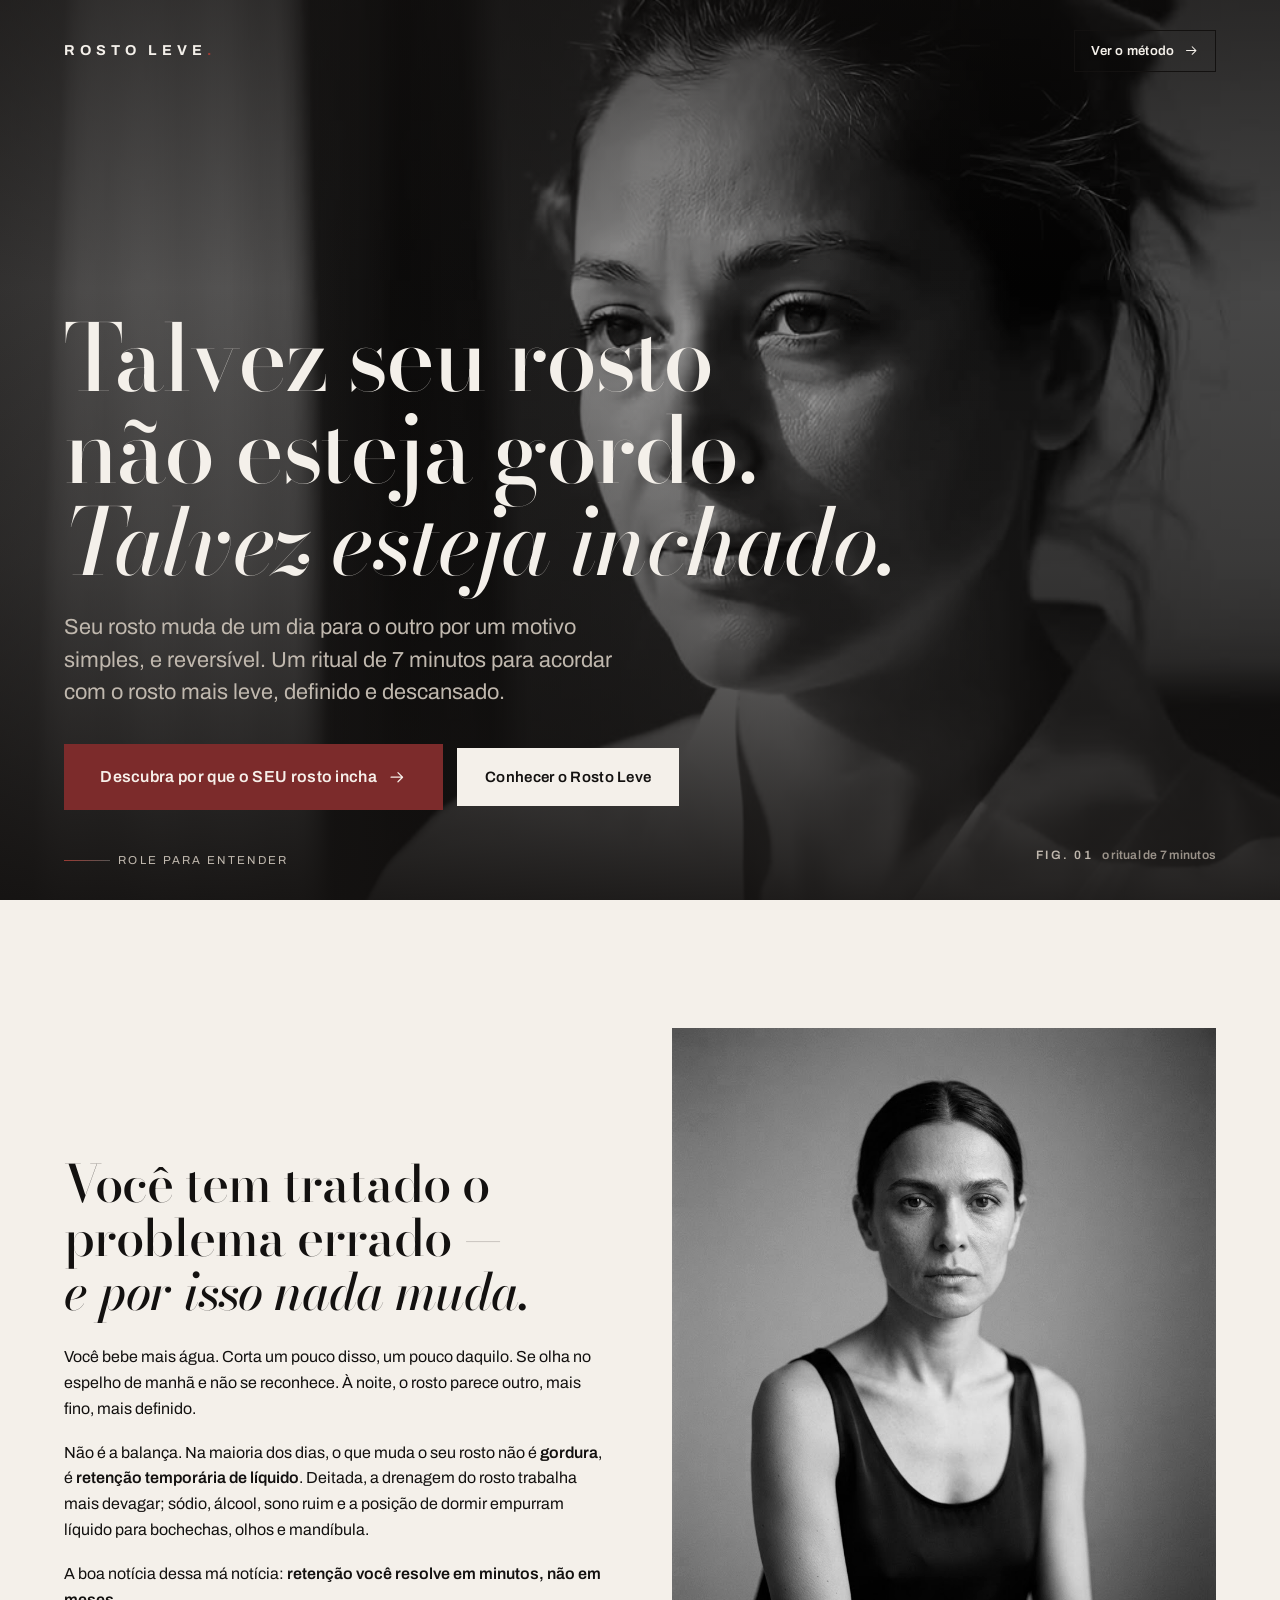
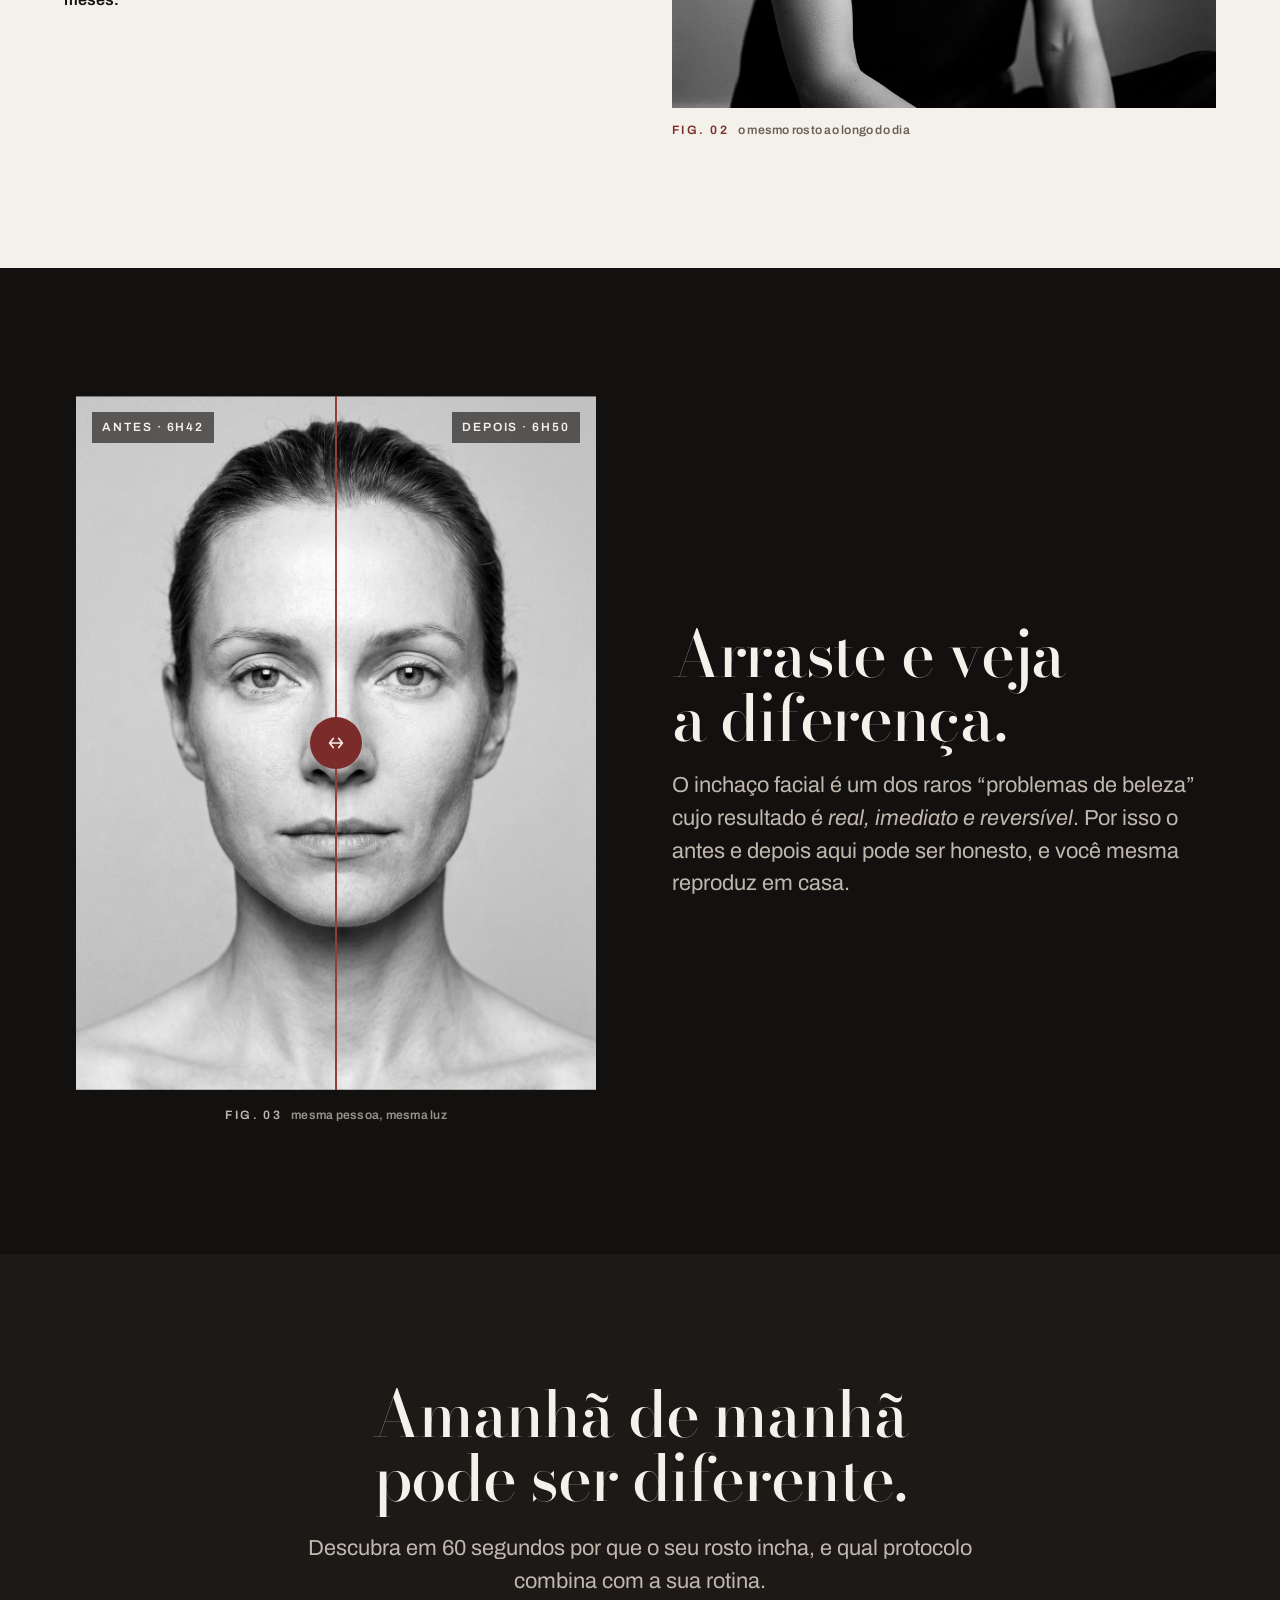
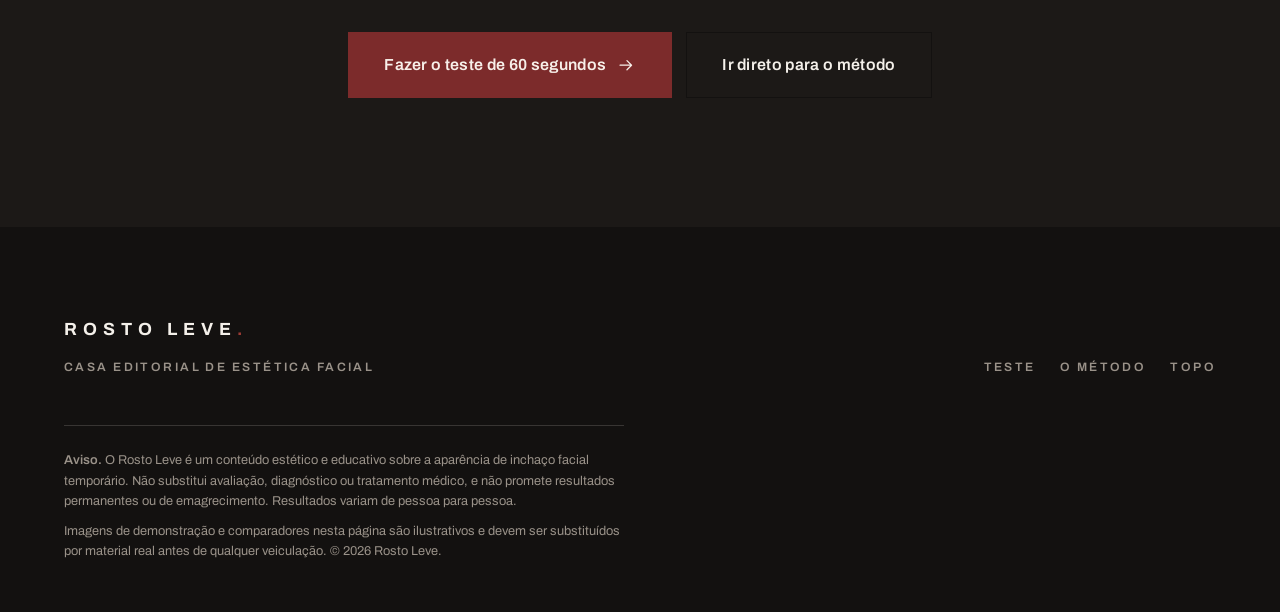
==== commit ee00aebc: "Performance: compacta midia e adiciona previas dos PDFs - Fotos antes/depois: ~2.8MB -> ~165KB cada " ====
--- a/index.html
+++ b/index.html
@@ -9,6 +9,14 @@
 <link rel="preconnect" href="https://fonts.gstatic.com" crossorigin>
 <link rel="stylesheet" href="https://fonts.googleapis.com/css2?family=Archivo:wght@400;500;600;700&family=Bodoni+Moda:ital,opsz,wght@0,6..96,400;0,6..96,500;0,6..96,600;1,6..96,400;1,6..96,500&display=swap">
 <link rel="stylesheet" href="assets/css/app.css?v=2">
+<!-- Meta Pixel Code -->
+<script>
+!function(f,b,e,v,n,t,s){if(f.fbq)return;n=f.fbq=function(){n.callMethod?n.callMethod.apply(n,arguments):n.queue.push(arguments)};if(!f._fbq)f._fbq=n;n.push=n;n.loaded=!0;n.version='2.0';n.queue=[];t=b.createElement(e);t.async=!0;t.src=v;s=b.getElementsByTagName(e)[0];s.parentNode.insertBefore(t,s)}(window,document,'script','https://connect.facebook.net/en_US/fbevents.js');
+fbq('init','1429300079170606');
+fbq('track','PageView');
+</script>
+<noscript><img height="1" width="1" style="display:none" src="https://www.facebook.com/tr?id=1429300079170606&ev=PageView&noscript=1"/></noscript>
+<!-- End Meta Pixel Code -->
 </head>
 <body>
 
@@ -31,7 +39,7 @@
   </nav>
 
   <div class="hero__media">
-    <video autoplay muted loop playsinline preload="auto" poster="">
+    <video autoplay muted loop playsinline preload="auto" poster="assets/img/poster-hero-1.jpg">
       <source src="assets/video/hero-1.mp4" type="video/mp4">
     </video>
   </div>
@@ -92,10 +100,10 @@
           <span class="compare__tag compare__tag--before">Antes · 6h42</span>
           <span class="compare__tag compare__tag--after">Depois · 6h50</span>
           <div class="compare__img compare__before">
-            <img src="assets/img/antes-index.jpg" alt="Rosto ao acordar, com inchaço matinal">
+            <img src="assets/img/antes-index.jpg" alt="Rosto ao acordar, com inchaço matinal" loading="lazy">
           </div>
           <div class="compare__img compare__after">
-            <img src="assets/img/depois-index.jpg" alt="Rosto descansado após o ritual">
+            <img src="assets/img/depois-index.jpg" alt="Rosto descansado após o ritual" loading="lazy">
           </div>
           <div class="compare__handle"></div>
           <div class="compare__knob" aria-hidden="true"><svg class="ico"><use href="#i-move"/></svg></div>
@@ -139,6 +147,6 @@
   </div>
 </footer>
 
-<script src="assets/js/app.js?v=2"></script>
+<script src="assets/js/app.js?v=3"></script>
 </body>
 </html>
--- a/assets/css/app.css
+++ b/assets/css/app.css
@@ -453,7 +453,7 @@
 .modal__box p{color:var(--on-dark-soft);margin-bottom:1.2rem}
 .modal__box .big{font-family:var(--serif);color:var(--accent-warm);font-size:1.1rem}
 .modal__actions{display:grid;gap:10px;margin-top:1.4rem}
-.modal__decline{background:none;border:none;color:var(--on-dark-faint);font-size:.85rem;text-decoration:underline;text-underline-offset:3px;cursor:pointer;padding:.4em}
+.modal__decline{display:block;text-align:center;background:none;border:none;color:var(--on-dark-faint);font-size:.85rem;text-decoration:underline;text-underline-offset:3px;cursor:pointer;padding:.4em}
 .modal__decline:hover{color:var(--on-dark-soft)}
 .modal__close{position:absolute;top:12px;right:12px;width:34px;height:34px;display:flex;align-items:center;justify-content:center;color:var(--on-dark-soft)}
 .modal__close:hover{color:var(--on-dark)}
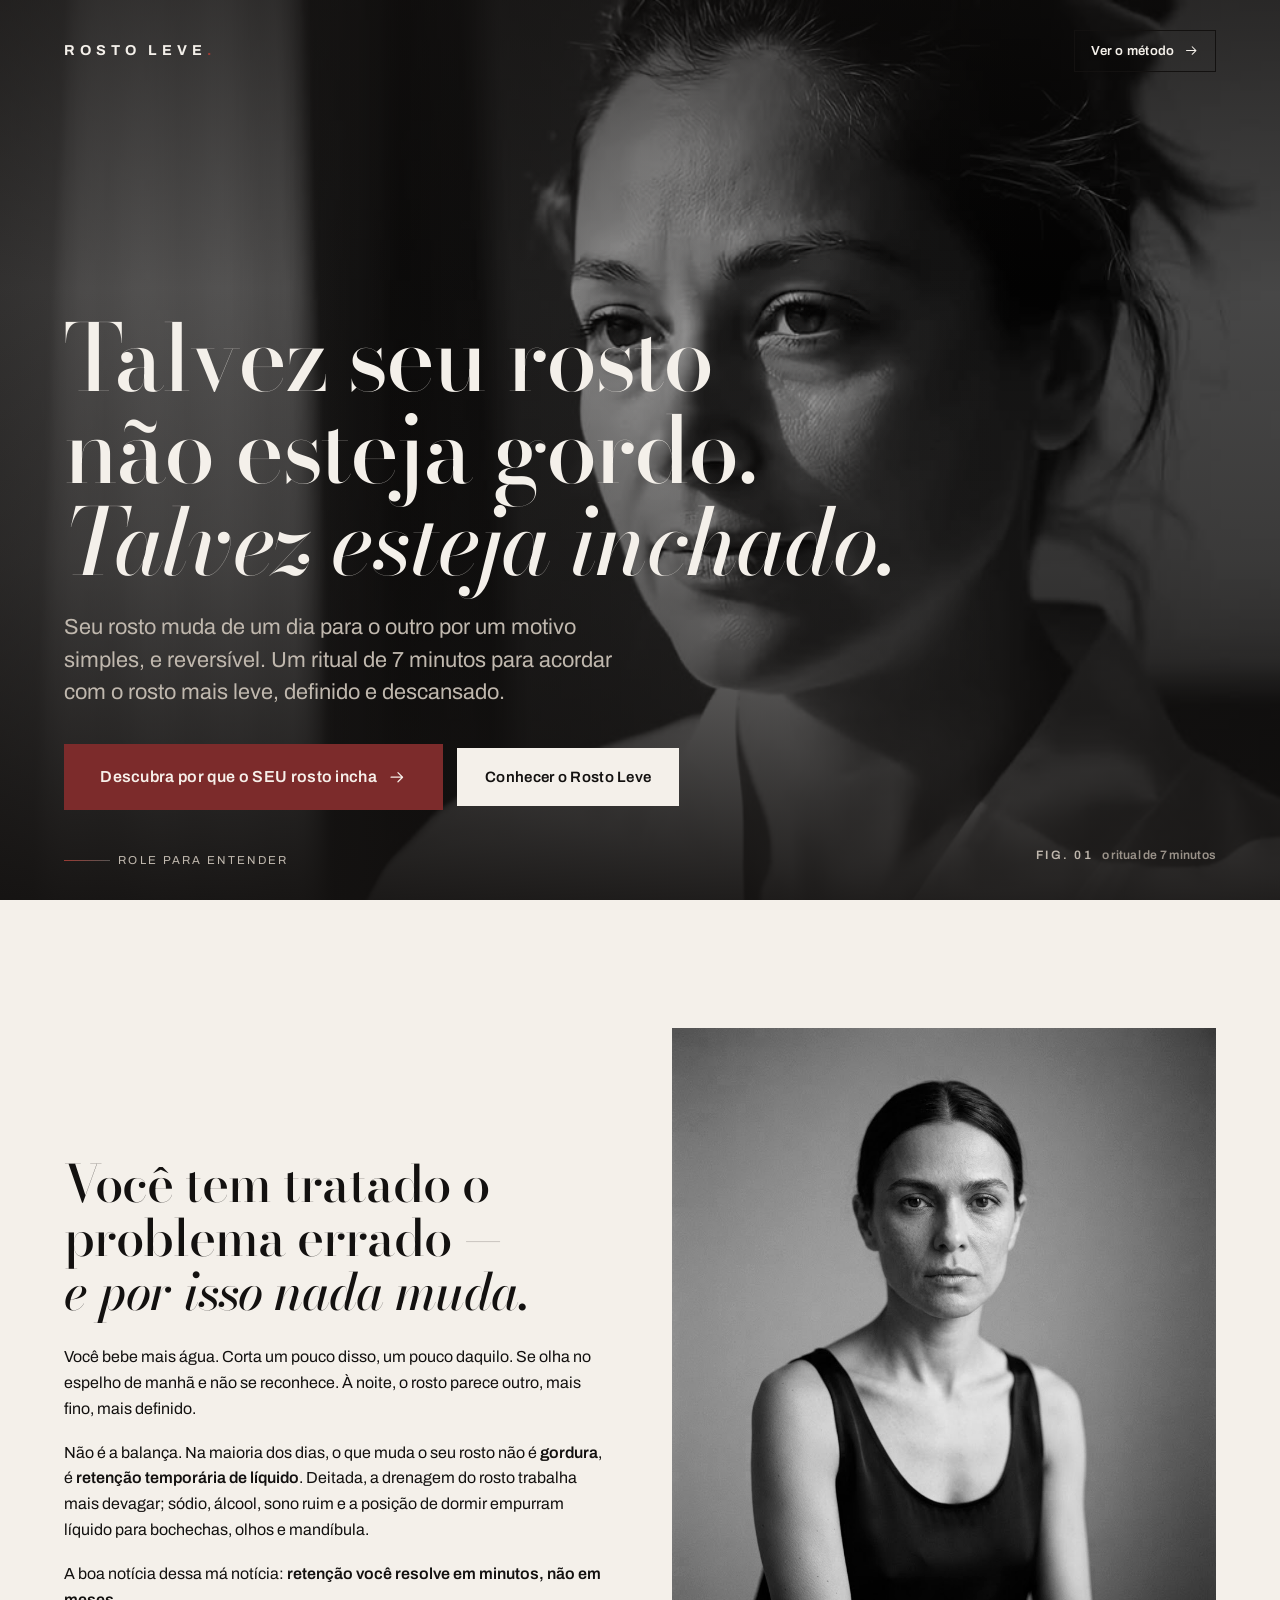
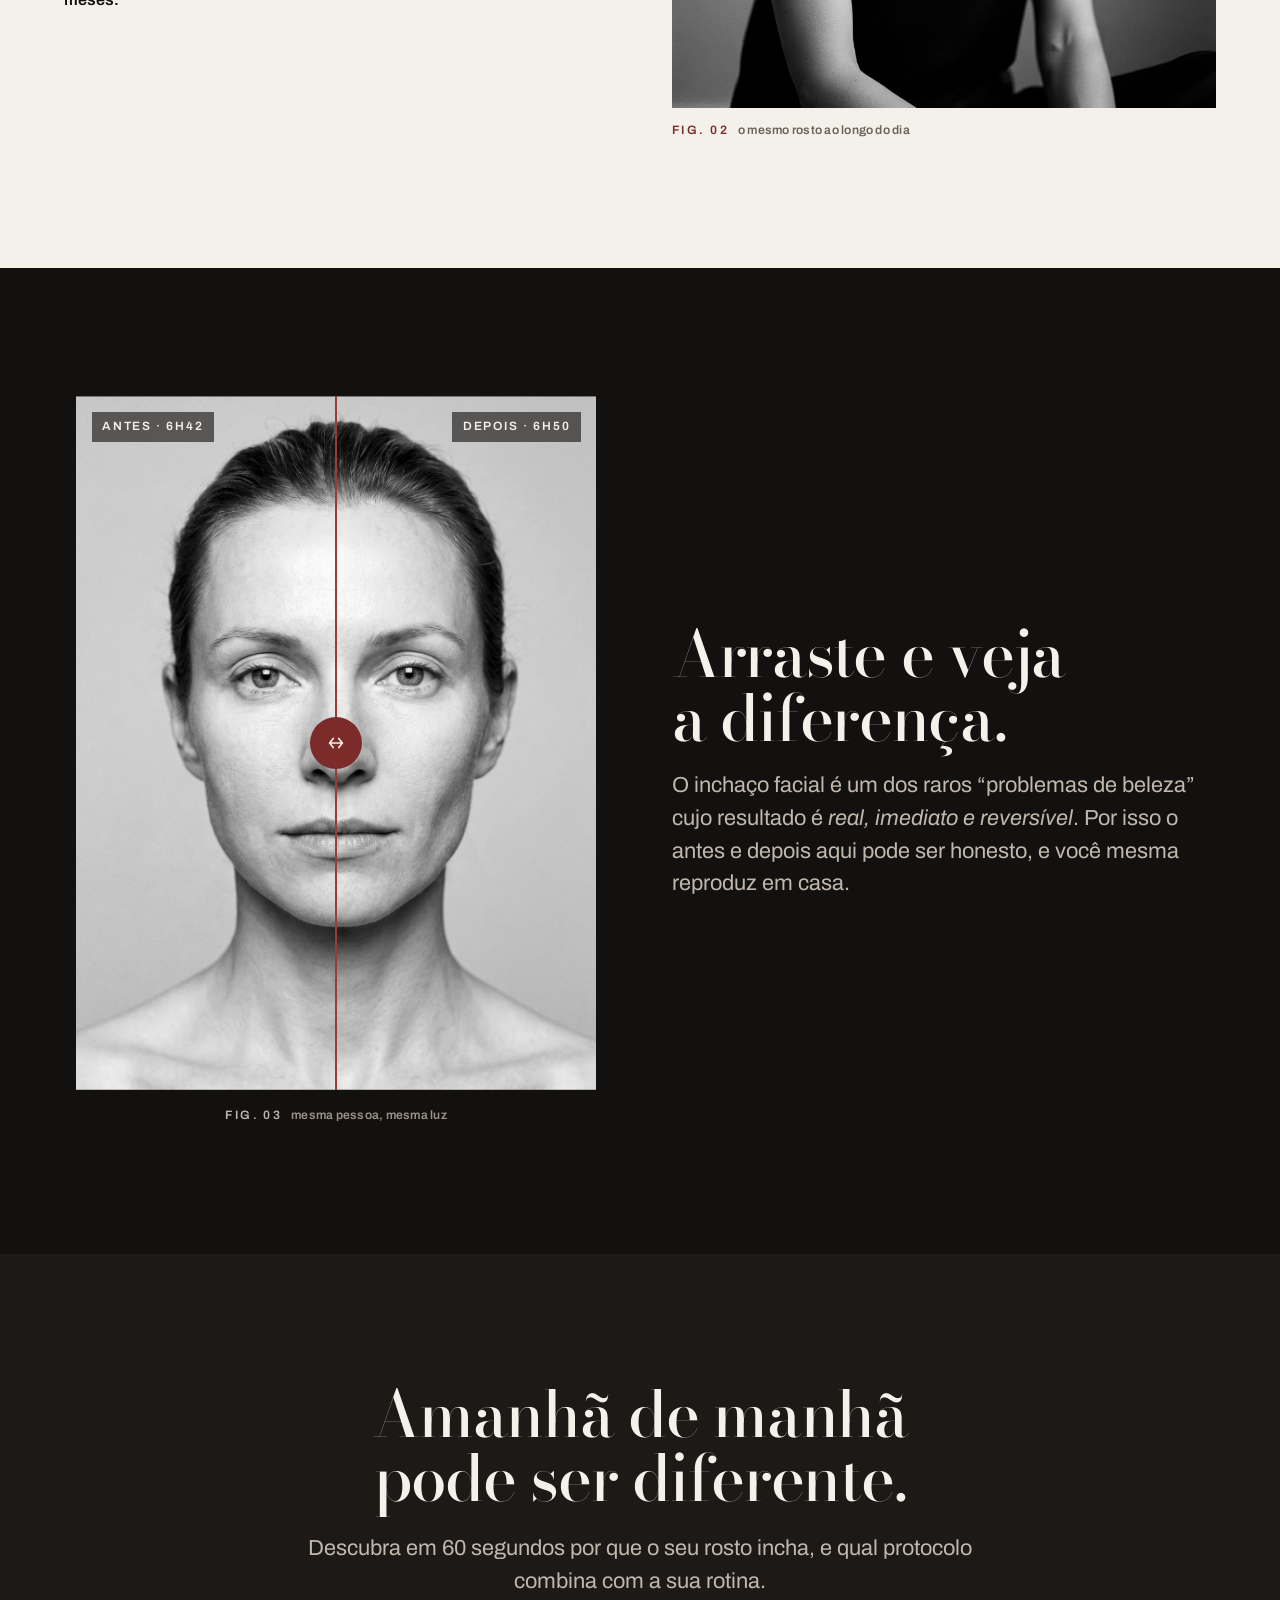
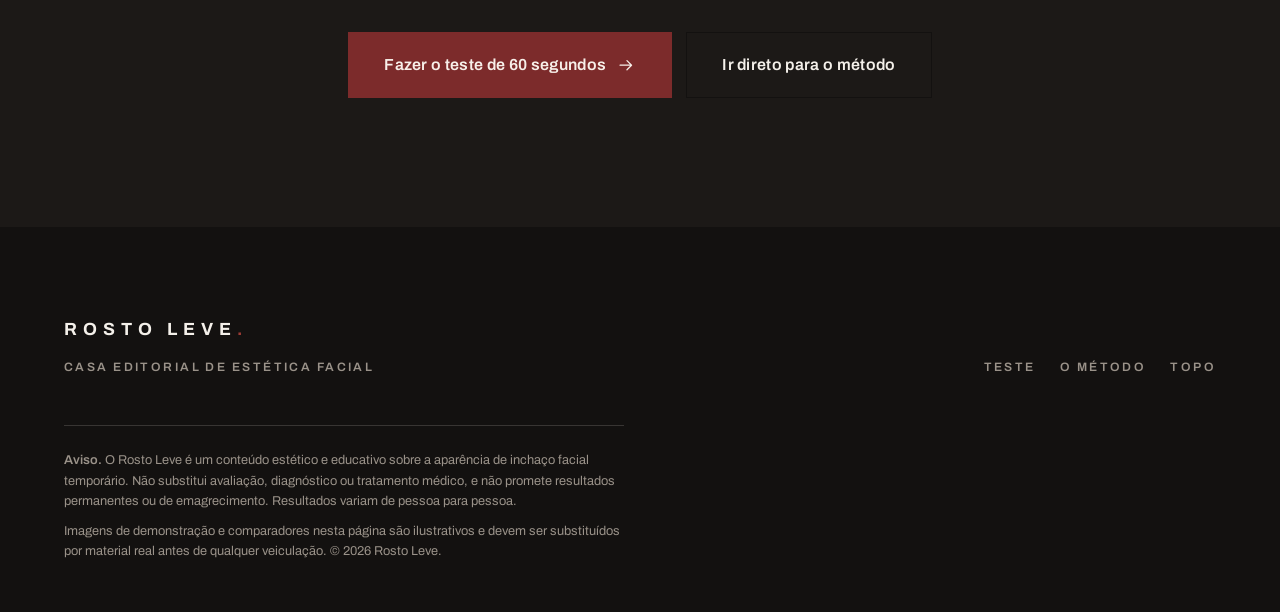
==== commit 5f363ed5: "Adiciona favicon (SVG + PNG + ICO) nas 3 paginas Monograma "R" serifado com ponto vinho, fundo espre" ====
--- a/index.html
+++ b/index.html
@@ -9,6 +9,9 @@
 <link rel="preconnect" href="https://fonts.gstatic.com" crossorigin>
 <link rel="stylesheet" href="https://fonts.googleapis.com/css2?family=Archivo:wght@400;500;600;700&family=Bodoni+Moda:ital,opsz,wght@0,6..96,400;0,6..96,500;0,6..96,600;1,6..96,400;1,6..96,500&display=swap">
 <link rel="stylesheet" href="assets/css/app.css?v=2">
+<link rel="icon" href="assets/img/favicon.svg" type="image/svg+xml">
+<link rel="icon" href="assets/img/favicon-32.png" sizes="32x32" type="image/png">
+<link rel="apple-touch-icon" href="assets/img/apple-touch-icon.png">
 <!-- Meta Pixel Code -->
 <script>
 !function(f,b,e,v,n,t,s){if(f.fbq)return;n=f.fbq=function(){n.callMethod?n.callMethod.apply(n,arguments):n.queue.push(arguments)};if(!f._fbq)f._fbq=n;n.push=n;n.loaded=!0;n.version='2.0';n.queue=[];t=b.createElement(e);t.async=!0;t.src=v;s=b.getElementsByTagName(e)[0];s.parentNode.insertBefore(t,s)}(window,document,'script','https://connect.facebook.net/en_US/fbevents.js');
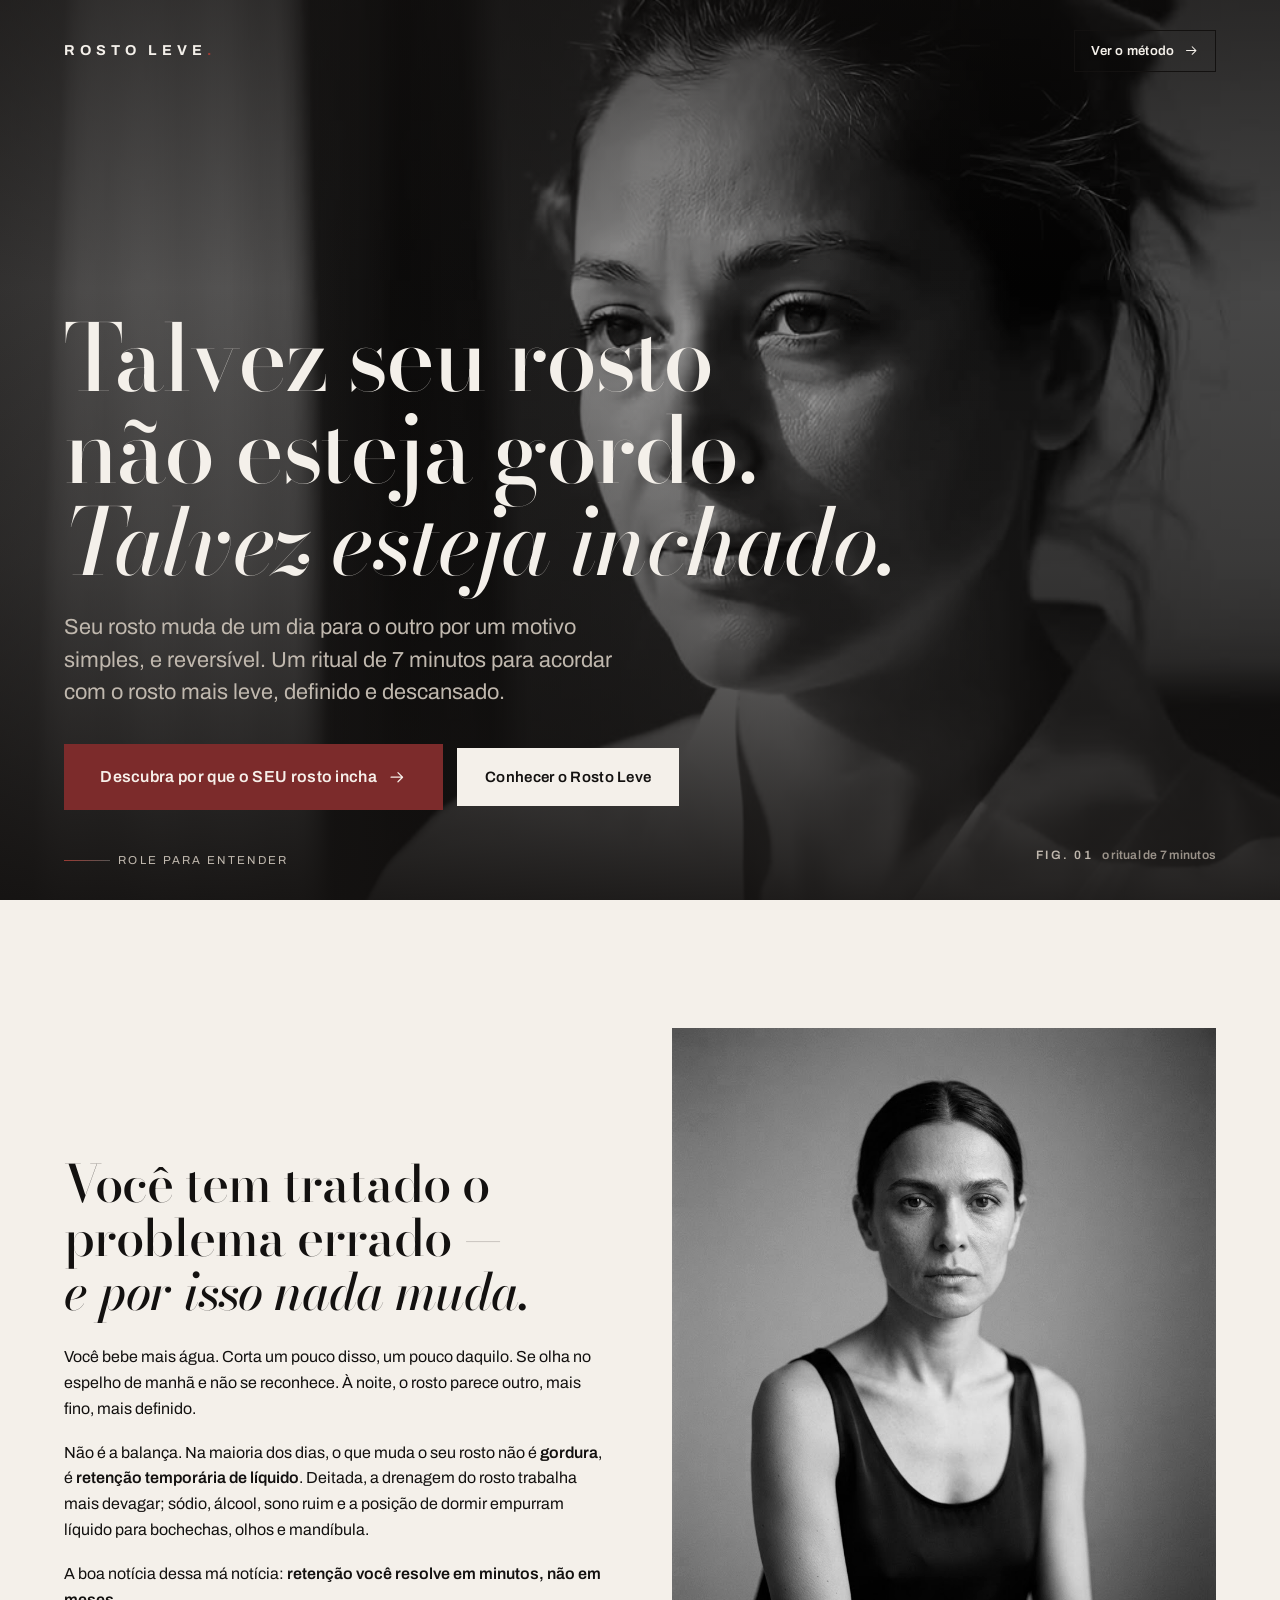
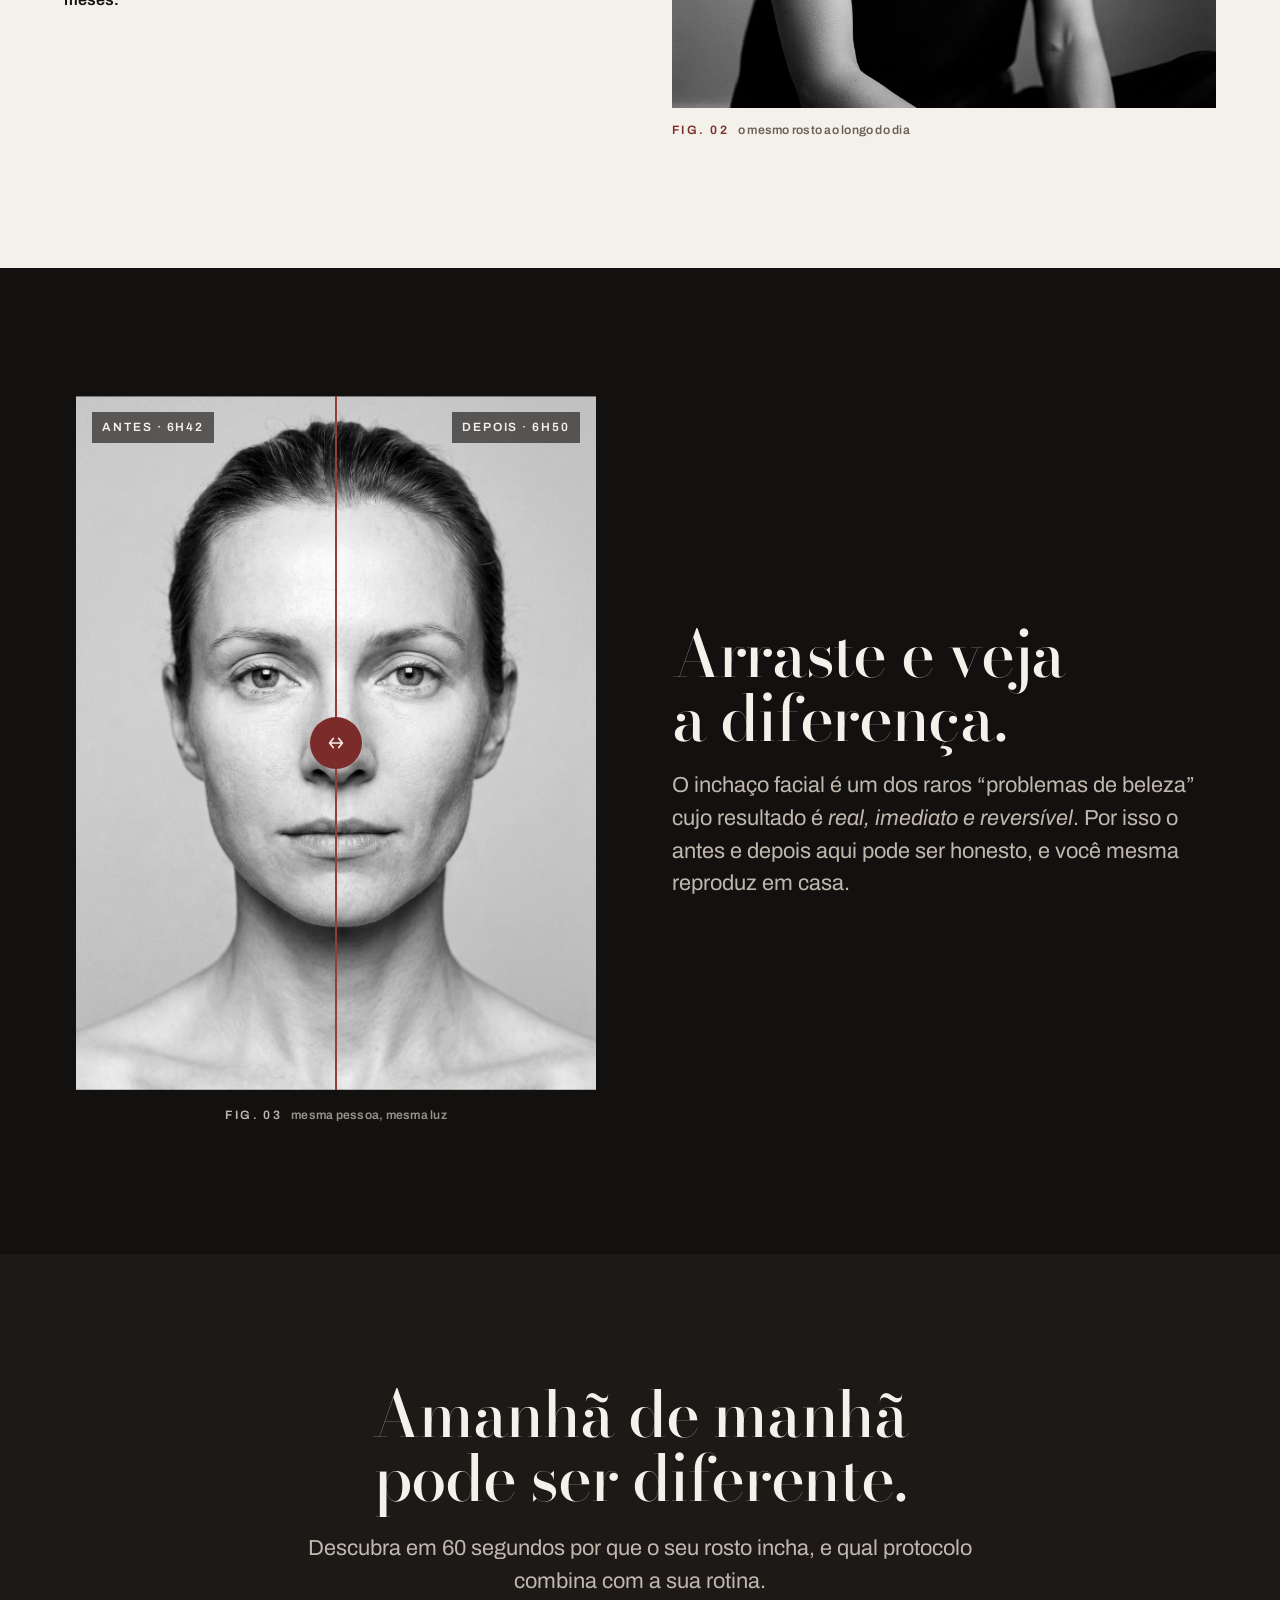
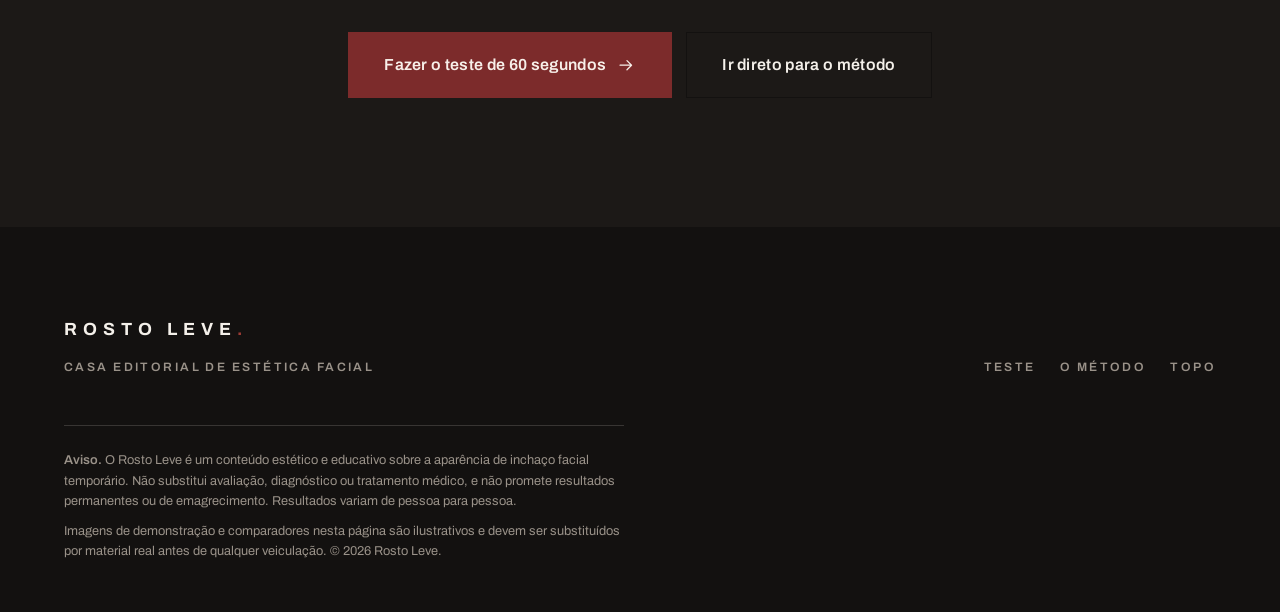
==== commit aaec72ae: "Robustez de autoplay: posters nos videos da previa + retry seguro de play Melhora o visual quando o " ====
--- a/index.html
+++ b/index.html
@@ -150,6 +150,6 @@
   </div>
 </footer>
 
-<script src="assets/js/app.js?v=3"></script>
+<script src="assets/js/app.js?v=4"></script>
 </body>
 </html>
